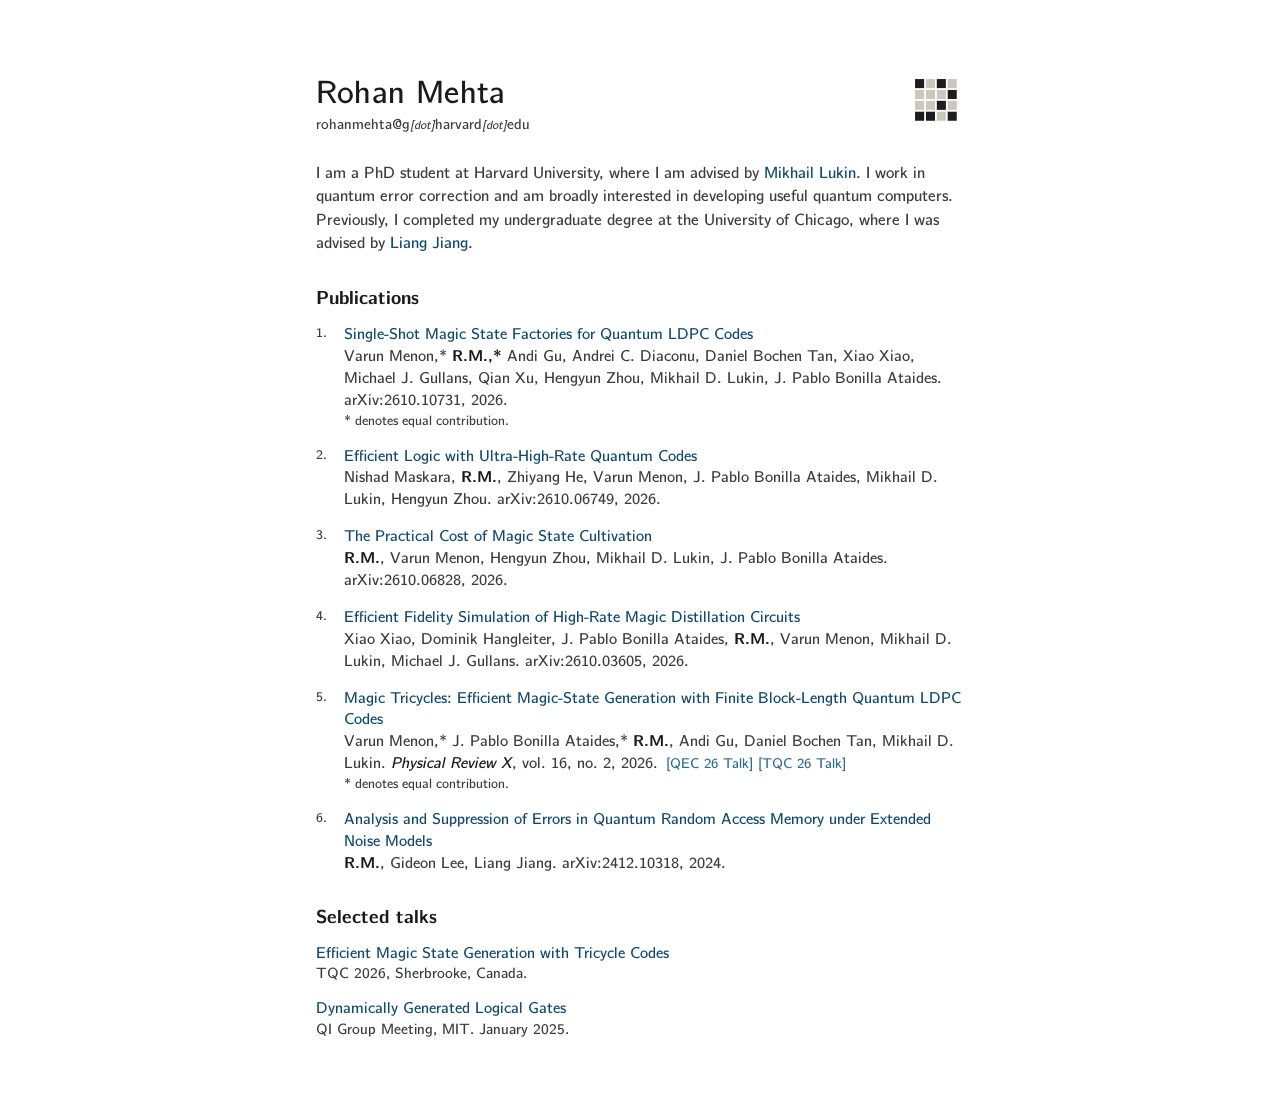
==== index.html @ e8d13456 "Research website Static single page generated by build.py in two Computer Modern typefaces, with pub" ====
<!DOCTYPE html>
<html lang="en">
<head>
  <meta charset="UTF-8">
  <meta name="viewport" content="width=device-width, initial-scale=1.0">
  <meta name="color-scheme" content="light only">
  <title>Rohan Mehta</title>
  <meta name="description" content="PhD student at Harvard University working in quantum error correction, advised by Mikhail Lukin.">
  <link rel="icon" href="favicon.ico?v=28e1d3a7" sizes="any">
  <link rel="icon" type="image/svg+xml" href="static/favicon.svg?v=28e1d3a7">
  <link rel="icon" type="image/png" sizes="32x32" href="static/favicon-32.png?v=28e1d3a7">
  <link rel="icon" type="image/png" sizes="16x16" href="static/favicon-16.png?v=28e1d3a7">
  <link rel="apple-touch-icon" sizes="180x180" href="static/apple-touch-icon.png?v=28e1d3a7">
  <link rel="preload" href="static/fonts/bright/400-normal.woff2" as="font" type="font/woff2" crossorigin>
  <link rel="stylesheet" href="style.css?v=b34bc622">
  <link rel="stylesheet" href="static/fonts/bright.css?v=e9e9e029">
  <!-- Typeface: CMU Bright SemiBold. Regenerate with: python3 build.py -->
  <!-- Uncomment to render LaTeX in titles:
  <script id="MathJax-script" async src="https://cdn.jsdelivr.net/npm/mathjax@3/es5/tex-mml-chtml.js"></script>
  -->
</head>
<body>
  <div class="container">

    <header>
      <div class="ident">
        <h1 class="name">Rohan Mehta</h1>
        <p class="email">rohanmehta@g<span class="dot">[dot]</span>harvard<span class="dot">[dot]</span>edu</p>
      </div>
      <img class="mark" src="static/favicon.svg?v=28e1d3a7"
           alt="Sparse parity-check matrix" width="64" height="64">
    </header>

    <section class="about">
      <p>I am a PhD student at Harvard University, where I am advised by <a href="https://lukin.physics.harvard.edu/" target="_blank" rel="noopener">Mikhail Lukin</a>. I work in quantum error correction and am broadly interested in developing useful quantum computers. Previously, I completed my undergraduate degree at the University of Chicago, where I was advised by <a href="https://pme.uchicago.edu/directory/liang-jiang" target="_blank" rel="noopener">Liang Jiang</a>.</p>
    </section>

    <section class="content">
      <div class="section-group">
        <h2>Publications</h2>
        <ol class="publications">
          <li>
            <div class="pub-title"><a href="https://arxiv.org/abs/2610.10731" target="_blank" rel="noopener">Single-Shot Magic State Factories for Quantum LDPC Codes</a></div>
            <div class="pub-rest">Varun Menon,* <strong>R.M.,*</strong> Andi Gu, Andrei C. Diaconu, Daniel Bochen Tan, Xiao Xiao, Michael J. Gullans, Qian Xu, Hengyun Zhou, Mikhail D. Lukin, J. Pablo Bonilla Ataides. arXiv:2610.10731, 2026.</div>
            <div class="eq">* denotes equal contribution.</div>
          </li>
          <li>
            <div class="pub-title"><a href="https://arxiv.org/abs/2610.06749" target="_blank" rel="noopener">Efficient Logic with Ultra-High-Rate Quantum Codes</a></div>
            <div class="pub-rest">Nishad Maskara, <strong>R.M.</strong>, Zhiyang He, Varun Menon, J. Pablo Bonilla Ataides, Mikhail D. Lukin, Hengyun Zhou. arXiv:2610.06749, 2026.</div>
          </li>
          <li>
            <div class="pub-title"><a href="https://arxiv.org/abs/2610.06828" target="_blank" rel="noopener">The Practical Cost of Magic State Cultivation</a></div>
            <div class="pub-rest"><strong>R.M.</strong>, Varun Menon, Hengyun Zhou, Mikhail D. Lukin, J. Pablo Bonilla Ataides. arXiv:2610.06828, 2026.</div>
          </li>
          <li>
            <div class="pub-title"><a href="https://arxiv.org/abs/2610.03605" target="_blank" rel="noopener">Efficient Fidelity Simulation of High-Rate Magic Distillation Circuits</a></div>
            <div class="pub-rest">Xiao Xiao, Dominik Hangleiter, J. Pablo Bonilla Ataides, <strong>R.M.</strong>, Varun Menon, Mikhail D. Lukin, Michael J. Gullans. arXiv:2610.03605, 2026.</div>
          </li>
          <li>
            <div class="pub-title"><a href="https://doi.org/10.1103/ghhp-cytl" target="_blank" rel="noopener">Magic Tricycles: Efficient Magic-State Generation with Finite Block-Length Quantum LDPC Codes</a></div>
            <div class="pub-rest">Varun Menon,* J. Pablo Bonilla Ataides,* <strong>R.M.</strong>, Andi Gu, Daniel Bochen Tan, Mikhail D. Lukin. <em>Physical Review X</em>, vol. 16, no. 2, 2026. <span class="note">[QEC 26 Talk] [TQC 26 Talk]</span></div>
            <div class="eq">* denotes equal contribution.</div>
          </li>
          <li>
            <div class="pub-title"><a href="https://arxiv.org/abs/2412.10318" target="_blank" rel="noopener">Analysis and Suppression of Errors in Quantum Random Access Memory under Extended Noise Models</a></div>
            <div class="pub-rest"><strong>R.M.</strong>, Gideon Lee, Liang Jiang. arXiv:2412.10318, 2024.</div>
          </li>
        </ol>

      </div>

      <div class="section-group">
        <h2>Selected talks</h2>
        <ul class="talks">
          <li>
            <div class="talk-title">Efficient Magic State Generation with Tricycle Codes</div>
            <div class="talk-venue">TQC 2026, Sherbrooke, Canada.</div>
          </li>
          <li>
            <div class="talk-title">Dynamically Generated Logical Gates</div>
            <div class="talk-venue">QI Group Meeting, MIT. January 2025.</div>
          </li>
        </ul>
      </div>
    </section>

  </div>
</body>
</html>
---- style.css ----
/* Shared layout. The font family and optical sizes come from
   static/fonts/<variant>.css, which each page loads AFTER this file so its
   values win. Regenerate the pages with: python3 build.py */

:root {
  color-scheme: light;
  --bg: #ffffff;
  --text: #1a1a1d;
  --text-secondary: #3b3c41;   /* body prose: contrast 10.4 on white */
  --accent: #2b6a94;   /* talk notes, hovers: contrast 6.0 */
  --link: #0f4a6e;     /* Prussian blue, deepened: contrast 9.6 */
  /* Fallbacks only; the variant stylesheet overrides all four. */
  --body-font: Georgia, 'Times New Roman', serif;
  --body-size: 18px;
  --name-size: 33px;
  --line: 1.42;
  --text-stroke: 0;
}

* { margin: 0; padding: 0; box-sizing: border-box; }

body {
  font-family: var(--body-font);
  font-size: var(--body-size);
  line-height: var(--line);
  color: var(--text);
  background-color: var(--bg);
  min-height: 100vh;
  display: flex;
  justify-content: center;
  align-items: flex-start;
  padding: 20px;
  -webkit-font-smoothing: antialiased;
  text-rendering: optimizeLegibility;
  font-kerning: normal;
  /* Zero for most faces; CMU Concrete uses a fraction of a pixel. */
  -webkit-text-stroke: var(--text-stroke) currentColor;
}

.container {
  max-width: 720px;
  width: 100%;
  padding: 56px 36px 48px;
  text-align: left;
}

/* ---------- Header ---------- */
header {
  margin-bottom: 26px;
  display: flex;
  align-items: flex-start;
  justify-content: space-between;
  gap: 24px;
}
.ident { min-width: 0; }
/* Lifted above the name's line box. Centring put its top at roughly the same
   height as the name's, which read as sitting low next to a two-line block. */
.mark { display: block; width: 58px; height: 58px; flex: 0 0 auto; margin-top: -6px; }

.name {
  font-size: var(--name-size);
  font-weight: 400;
  line-height: 1.1;
  letter-spacing: .2px;
  margin-bottom: 3px;
}

.email { font-size: .86em; color: var(--text-secondary); }
.email .dot { font-size: .82em; font-style: italic; }

/* ---------- About ---------- */
.about { margin-bottom: 32px; max-width: 660px; }
.about p { color: var(--text-secondary); font-size: .95em; }
.about a { color: var(--link); text-decoration: none; transition: color .2s ease; }
.about a:hover { color: var(--accent); text-decoration: underline; text-underline-offset: 2px; }

/* ---------- Sections ---------- */
.content { display: flex; flex-direction: column; gap: 30px; }
.section-group h2 { font-size: 1.1em; font-weight: 700; margin-bottom: 11px; }

/* ---------- Publications ---------- */
.publications { counter-reset: pub-counter; list-style: none; }
.publications li {
  counter-increment: pub-counter;
  position: relative;
  padding-left: 28px;
  margin-bottom: 15px;
  font-size: .92em;
  line-height: 1.45;
  color: var(--text-secondary);
}
.publications li:last-child { margin-bottom: 0; }
.publications li::before {
  content: counter(pub-counter) ".";
  position: absolute;
  left: 0;
  color: var(--text-secondary);
  font-size: .85em;
}
/* Block layout: title leads, then authors, then venue. Tight inside an entry,
   looser between entries, so each paper reads as one unit. */
.publications li > div { line-height: 1.4; }
.pub-title { color: var(--link); }
.pub-title a { color: var(--link); }
.pub-authors { color: var(--text-secondary); }
.pub-venue { color: var(--text-secondary); font-size: .95em; }
/* Hybrid layout: authors and venue share the second line onward. */
.pub-rest { color: var(--text-secondary); }

.publications strong { color: var(--text); font-weight: 700; }
.publications em { font-style: italic; color: var(--text); }
/* Unlinked titles (papers with no URL yet) match the colour of linked ones. */
.publications .title { color: var(--link); }
.publications a { color: var(--link); text-decoration: none; transition: color .2s ease; }
.publications a:hover { color: var(--accent); text-decoration: underline; text-underline-offset: 2px; }
.publications .note { display: inline-block; margin-left: 3px; font-size: .9em; color: var(--accent); }
/* Equal-contribution note, sits on its own line under the entry it applies to. */
.publications .eq { display: block; font-size: .86em; color: var(--text-secondary); line-height: 1.4; }

.footnote { margin-top: 12px; font-size: .82em; color: var(--text-secondary); }

/* ---------- Talks ---------- */
/* No numbering, so the section reads as a different kind of list from the papers. */
.talks { list-style: none; }
.talks li {
  margin-bottom: 13px;
  font-size: .92em;
  line-height: 1.45;
  color: var(--text-secondary);
}
.talks li:last-child { margin-bottom: 0; }
.talks .title { color: var(--link); }
.talk-title { color: var(--link); line-height: 1.4; }
.talk-venue { color: var(--text-secondary); font-size: .95em; line-height: 1.4; }

/* ---------- Variant switcher (set SHOW_SWITCHER = False in build.py to remove) ---------- */
.switcher {
  margin-top: 36px;
  padding-top: 12px;
  border-top: 1px solid #d9d9dd;
  display: flex;
  gap: 14px;
  align-items: baseline;
  flex-wrap: wrap;
  font-size: .78em;
  color: #6b6c71;
}
.switcher a { color: var(--text-secondary); text-decoration: none; }
.switcher a:hover { color: var(--accent); text-decoration: underline; text-underline-offset: 2px; }
.switcher a.here { color: var(--accent); }

/* ---------- Responsive ---------- */
@media (max-width: 768px) {
  .container { padding: 36px 20px 40px; }
  .name { font-size: calc(var(--name-size) * .88); }
  .publications li { padding-left: 24px; }
}
@media (max-width: 480px) {
  body { padding: 8px; }
  .container { padding: 28px 15px 32px; }
  .name { font-size: calc(var(--name-size) * .8); }
  .mark { width: 44px; height: 44px; }
  header { margin-bottom: 22px; gap: 14px; }
  .about { margin-bottom: 26px; }
}
---- static/fonts/bright.css ----
/* CMU Bright - generated by build.py, do not edit by hand */
@font-face {
  font-family: 'CMU Bright';
  src: url('bright/400-normal.woff2') format('woff2');
  font-weight: 400; font-style: normal; font-display: swap;
}
@font-face {
  font-family: 'CMU Bright';
  src: url('bright/400-italic.woff2') format('woff2');
  font-weight: 400; font-style: italic; font-display: swap;
}
@font-face {
  font-family: 'CMU Bright';
  src: url('bright/700-normal.woff2') format('woff2');
  font-weight: 700; font-style: normal; font-display: swap;
}
@font-face {
  font-family: 'CMU Bright';
  src: url('bright/700-italic.woff2') format('woff2');
  font-weight: 700; font-style: italic; font-display: swap;
}
:root {
  --body-font: 'CMU Bright', sans-serif;
  --body-size: 17px;
  --name-size: 32px;
  --line: 1.44;
  --text-stroke: 0;
}
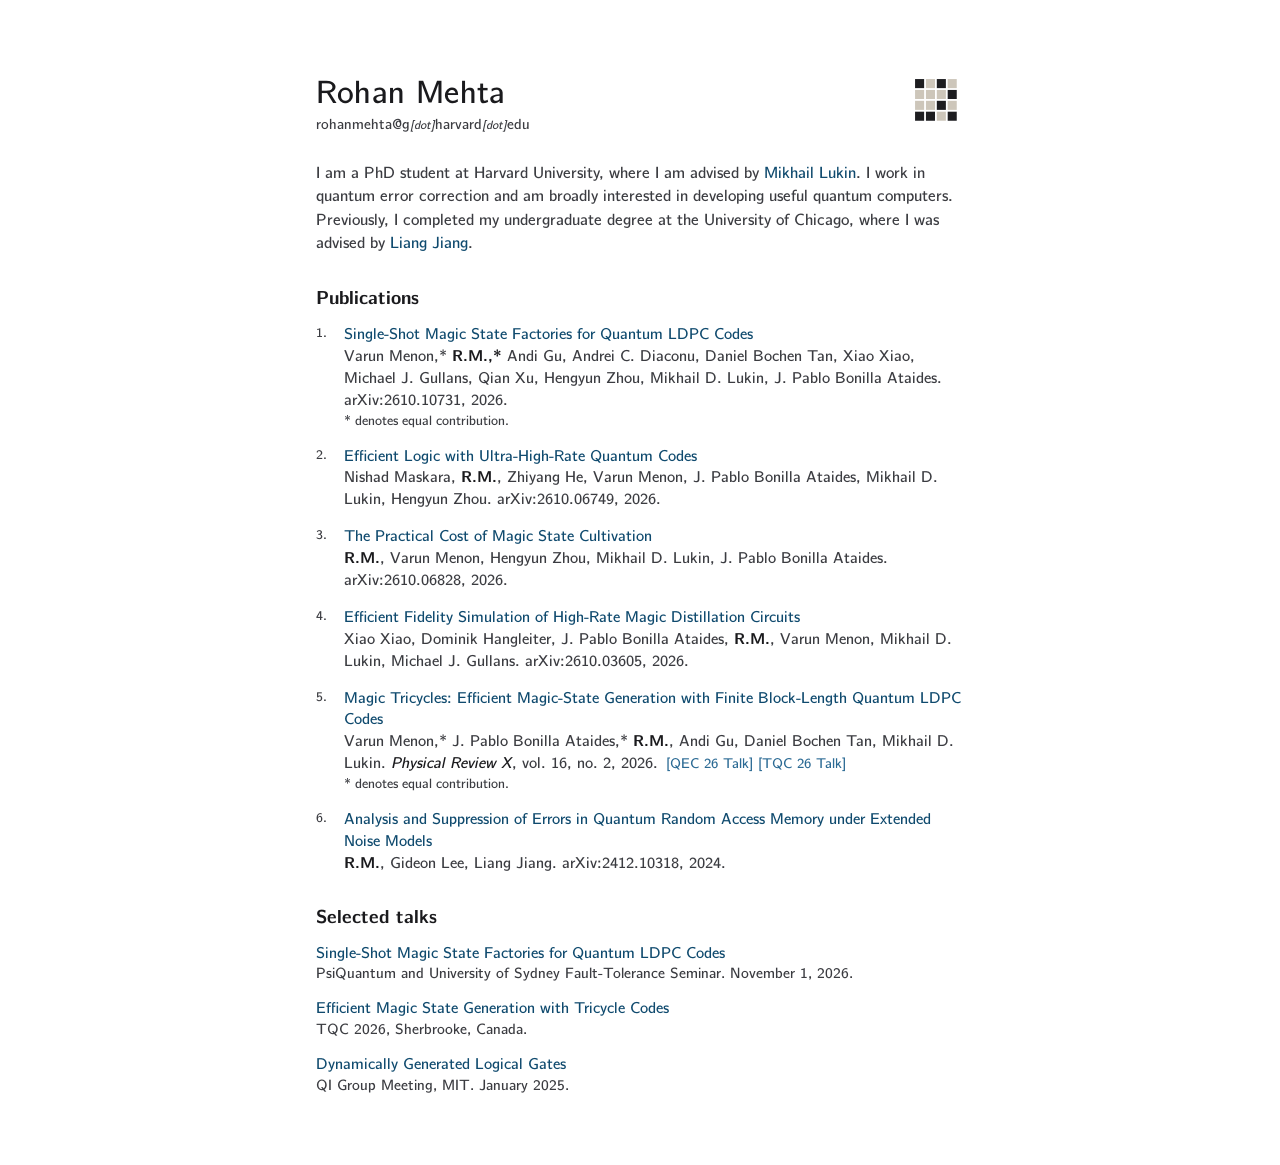
==== commit c61600d9: "Add Sydney fault-tolerance seminar talk Co-Authored-By: Claude Fable 5.1 <noreply@anthropic.com>" ====
--- a/index.html
+++ b/index.html
@@ -73,6 +73,10 @@
         <h2>Selected talks</h2>
         <ul class="talks">
           <li>
+            <div class="talk-title">Single-Shot Magic State Factories for Quantum LDPC Codes</div>
+            <div class="talk-venue">PsiQuantum and University of Sydney Fault-Tolerance Seminar. November 1, 2026.</div>
+          </li>
+          <li>
             <div class="talk-title">Efficient Magic State Generation with Tricycle Codes</div>
             <div class="talk-venue">TQC 2026, Sherbrooke, Canada.</div>
           </li>
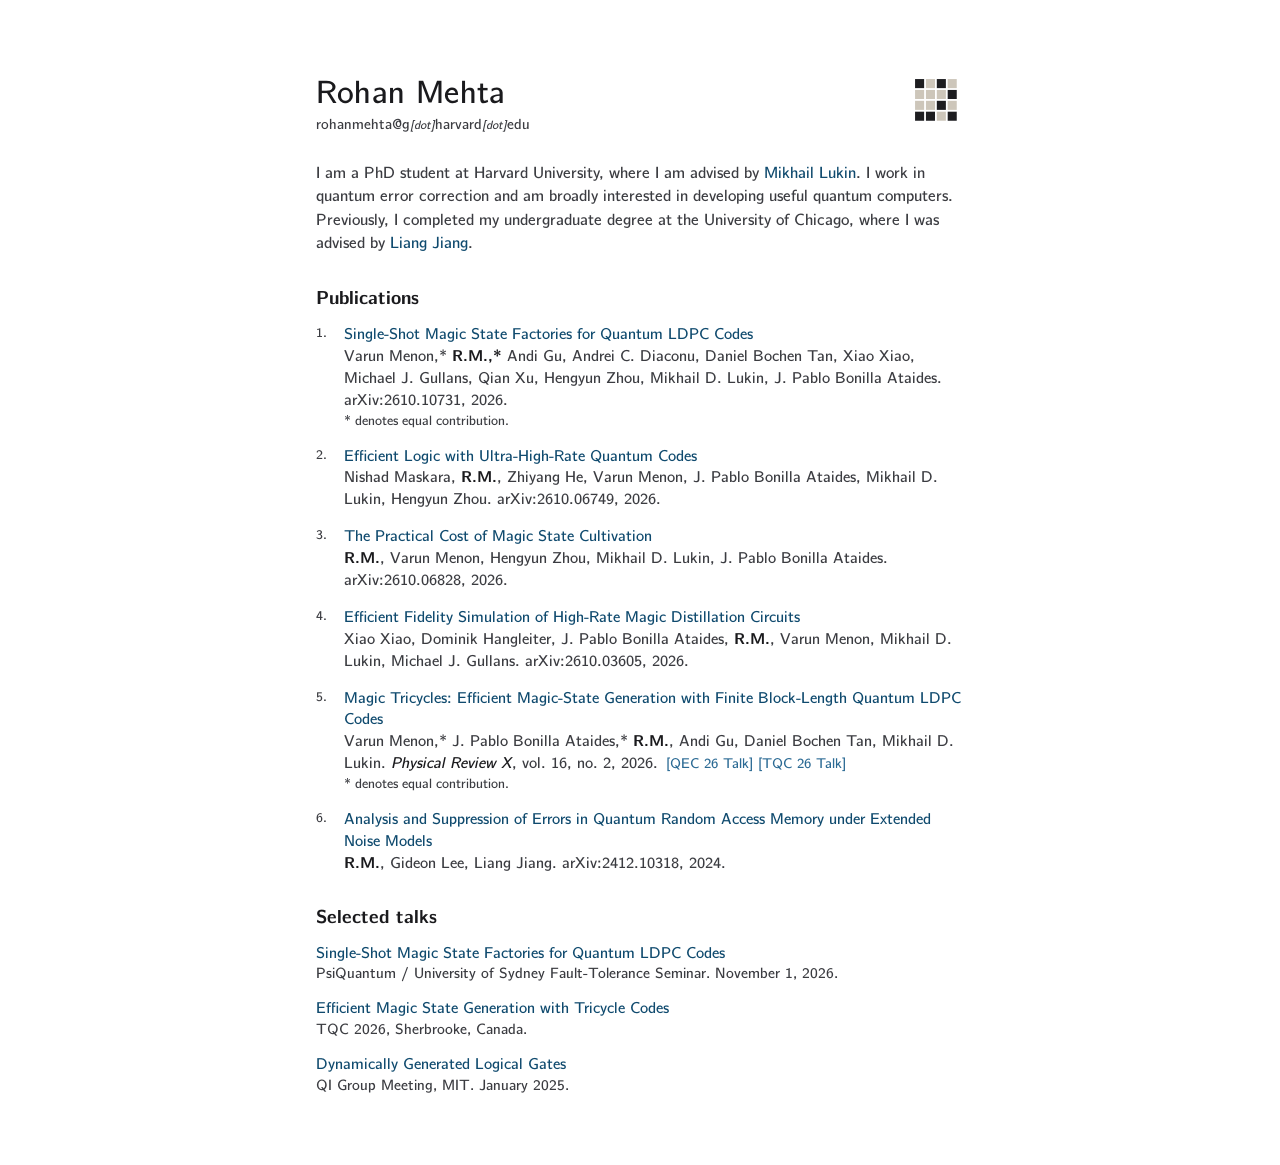
==== commit 8c691e3b: "Seminar venue: PsiQuantum / University of Sydney Co-Authored-By: Claude Fable 5.1 <noreply@anthropic" ====
--- a/index.html
+++ b/index.html
@@ -74,7 +74,7 @@
         <ul class="talks">
           <li>
             <div class="talk-title">Single-Shot Magic State Factories for Quantum LDPC Codes</div>
-            <div class="talk-venue">PsiQuantum and University of Sydney Fault-Tolerance Seminar. November 1, 2026.</div>
+            <div class="talk-venue">PsiQuantum / University of Sydney Fault-Tolerance Seminar. November 1, 2026.</div>
           </li>
           <li>
             <div class="talk-title">Efficient Magic State Generation with Tricycle Codes</div>
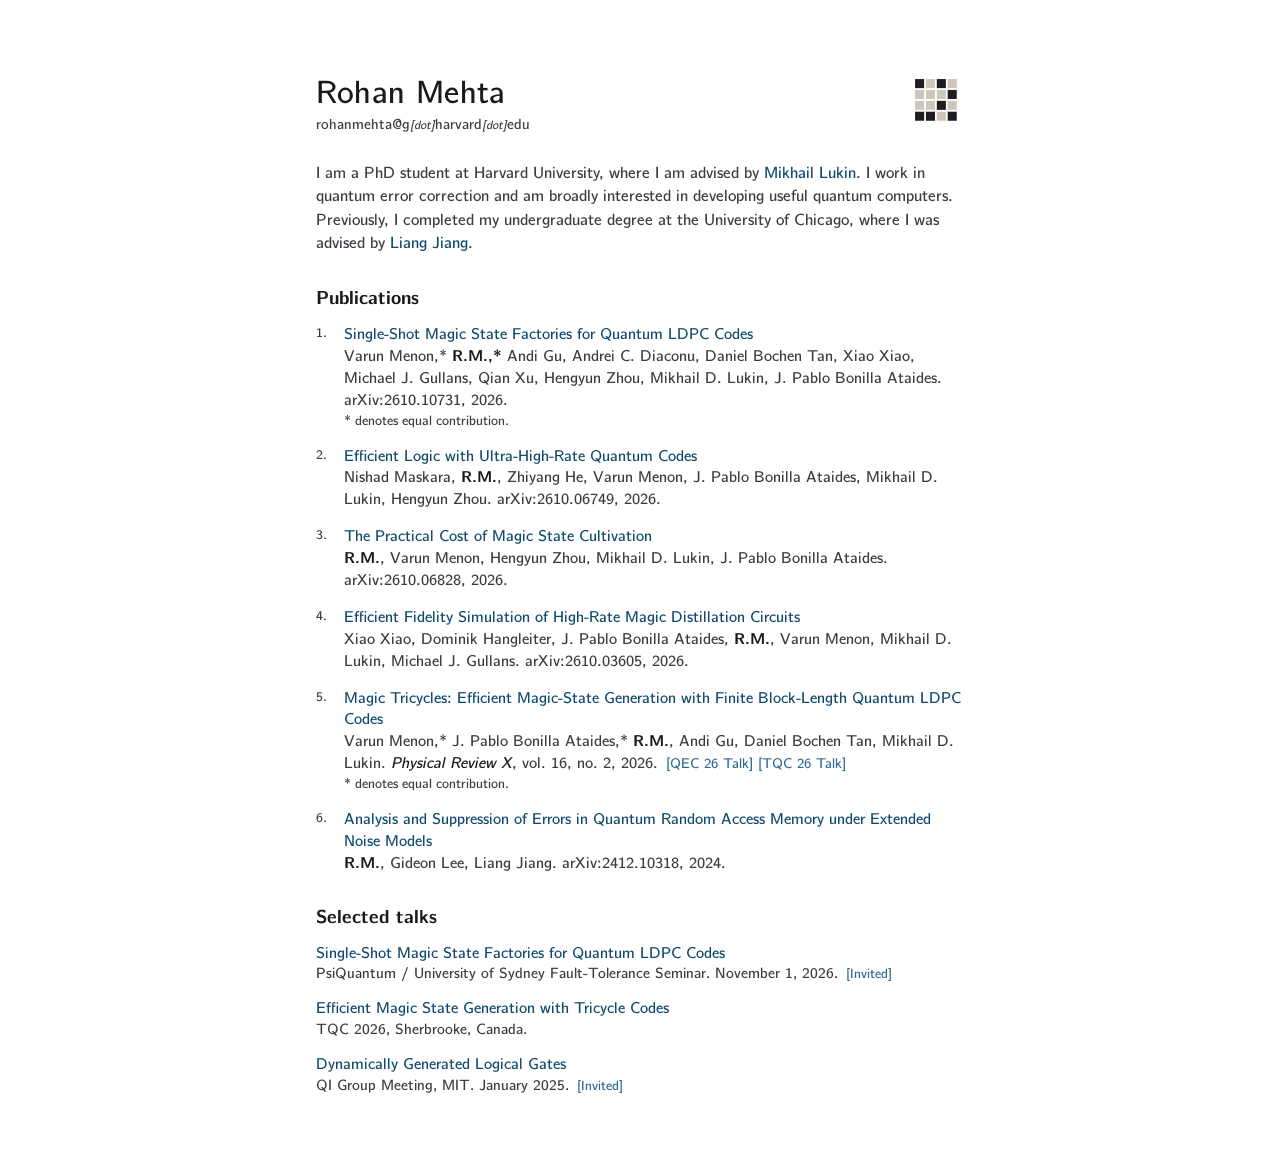
==== commit 526915b9: "Mark the MIT and PsiQuantum/Sydney talks as invited" ====
--- a/index.html
+++ b/index.html
@@ -4,20 +4,309 @@
   <meta charset="UTF-8">
   <meta name="viewport" content="width=device-width, initial-scale=1.0">
   <meta name="color-scheme" content="light only">
-  <title>Rohan Mehta</title>
-  <meta name="description" content="PhD student at Harvard University working in quantum error correction, advised by Mikhail Lukin.">
+  <title>Rohan Mehta – Quantum Error Correction, Harvard University</title>
+  <meta name="description" content="Rohan Mehta, PhD student at Harvard University advised by Mikhail Lukin. Quantum error correction, quantum LDPC codes, magic state factories, fault tolerance.">
+  <meta name="author" content="Rohan Mehta">
+  <meta name="robots" content="index, follow, max-image-preview:large">
+  <meta name="theme-color" content="#ffffff">
+  <link rel="canonical" href="https://rohanmehtagithub.github.io/">
+  <meta property="og:type" content="profile">
+  <meta property="profile:first_name" content="Rohan">
+  <meta property="profile:last_name" content="Mehta">
+  <meta property="og:title" content="Rohan Mehta – Quantum Error Correction, Harvard University">
+  <meta property="og:description" content="Rohan Mehta, PhD student at Harvard University advised by Mikhail Lukin. Quantum error correction, quantum LDPC codes, magic state factories, fault tolerance.">
+  <meta property="og:url" content="https://rohanmehtagithub.github.io/">
+  <meta property="og:site_name" content="Rohan Mehta">
+  <meta property="og:locale" content="en_US">
+  <meta property="og:image" content="https://rohanmehtagithub.github.io/static/og-image.png?v=d29fa609">
+  <meta property="og:image:type" content="image/png">
+  <meta property="og:image:width" content="1200">
+  <meta property="og:image:height" content="630">
+  <meta property="og:image:alt" content="Rohan Mehta, quantum error correction, Harvard University">
+  <meta name="twitter:card" content="summary_large_image">
+  <meta name="twitter:title" content="Rohan Mehta – Quantum Error Correction, Harvard University">
+  <meta name="twitter:description" content="Rohan Mehta, PhD student at Harvard University advised by Mikhail Lukin. Quantum error correction, quantum LDPC codes, magic state factories, fault tolerance.">
+  <meta name="twitter:image" content="https://rohanmehtagithub.github.io/static/og-image.png?v=d29fa609">
   <link rel="icon" href="favicon.ico?v=28e1d3a7" sizes="any">
   <link rel="icon" type="image/svg+xml" href="static/favicon.svg?v=28e1d3a7">
   <link rel="icon" type="image/png" sizes="32x32" href="static/favicon-32.png?v=28e1d3a7">
   <link rel="icon" type="image/png" sizes="16x16" href="static/favicon-16.png?v=28e1d3a7">
   <link rel="apple-touch-icon" sizes="180x180" href="static/apple-touch-icon.png?v=28e1d3a7">
   <link rel="preload" href="static/fonts/bright/400-normal.woff2" as="font" type="font/woff2" crossorigin>
-  <link rel="stylesheet" href="style.css?v=b34bc622">
+  <link rel="stylesheet" href="style.css?v=e73cf2c9">
   <link rel="stylesheet" href="static/fonts/bright.css?v=e9e9e029">
   <!-- Typeface: CMU Bright SemiBold. Regenerate with: python3 build.py -->
   <!-- Uncomment to render LaTeX in titles:
   <script id="MathJax-script" async src="https://cdn.jsdelivr.net/npm/mathjax@3/es5/tex-mml-chtml.js"></script>
   -->
+  <script type="application/ld+json">
+{
+  "@context": "https://schema.org",
+  "@graph": [
+    {
+      "@type": "ProfilePage",
+      "@id": "https://rohanmehtagithub.github.io/",
+      "url": "https://rohanmehtagithub.github.io/",
+      "name": "Rohan Mehta – Quantum Error Correction, Harvard University",
+      "description": "Rohan Mehta, PhD student at Harvard University advised by Mikhail Lukin. Quantum error correction, quantum LDPC codes, magic state factories, fault tolerance.",
+      "inLanguage": "en",
+      "mainEntity": {
+        "@type": "Person",
+        "@id": "https://rohanmehtagithub.github.io/#person",
+        "name": "Rohan Mehta",
+        "givenName": "Rohan",
+        "familyName": "Mehta",
+        "url": "https://rohanmehtagithub.github.io/",
+        "image": "https://rohanmehtagithub.github.io/static/og-image.png?v=d29fa609",
+        "jobTitle": "PhD student",
+        "description": "Rohan Mehta, PhD student at Harvard University advised by Mikhail Lukin. Quantum error correction, quantum LDPC codes, magic state factories, fault tolerance.",
+        "affiliation": {
+          "@type": "CollegeOrUniversity",
+          "name": "Harvard University",
+          "url": "https://www.harvard.edu/"
+        },
+        "alumniOf": {
+          "@type": "CollegeOrUniversity",
+          "name": "University of Chicago",
+          "url": "https://www.uchicago.edu/"
+        },
+        "knowsAbout": [
+          "Quantum error correction",
+          "Quantum LDPC codes",
+          "Fault-tolerant quantum computation",
+          "Magic state distillation"
+        ]
+      }
+    },
+    {
+      "@type": "ScholarlyArticle",
+      "headline": "Single-Shot Magic State Factories for Quantum LDPC Codes",
+      "author": [
+        {
+          "@type": "Person",
+          "name": "Varun Menon"
+        },
+        {
+          "@id": "https://rohanmehtagithub.github.io/#person",
+          "@type": "Person",
+          "name": "Rohan Mehta"
+        },
+        {
+          "@type": "Person",
+          "name": "Andi Gu"
+        },
+        {
+          "@type": "Person",
+          "name": "Andrei C. Diaconu"
+        },
+        {
+          "@type": "Person",
+          "name": "Daniel Bochen Tan"
+        },
+        {
+          "@type": "Person",
+          "name": "Xiao Xiao"
+        },
+        {
+          "@type": "Person",
+          "name": "Michael J. Gullans"
+        },
+        {
+          "@type": "Person",
+          "name": "Qian Xu"
+        },
+        {
+          "@type": "Person",
+          "name": "Hengyun Zhou"
+        },
+        {
+          "@type": "Person",
+          "name": "Mikhail D. Lukin"
+        },
+        {
+          "@type": "Person",
+          "name": "J. Pablo Bonilla Ataides"
+        }
+      ],
+      "url": "https://arxiv.org/abs/2610.10731",
+      "datePublished": "2026",
+      "identifier": "arXiv:2610.10731",
+      "sameAs": "https://arxiv.org/abs/2610.10731"
+    },
+    {
+      "@type": "ScholarlyArticle",
+      "headline": "Efficient Logic with Ultra-High-Rate Quantum Codes",
+      "author": [
+        {
+          "@type": "Person",
+          "name": "Nishad Maskara"
+        },
+        {
+          "@id": "https://rohanmehtagithub.github.io/#person",
+          "@type": "Person",
+          "name": "Rohan Mehta"
+        },
+        {
+          "@type": "Person",
+          "name": "Zhiyang He"
+        },
+        {
+          "@type": "Person",
+          "name": "Varun Menon"
+        },
+        {
+          "@type": "Person",
+          "name": "J. Pablo Bonilla Ataides"
+        },
+        {
+          "@type": "Person",
+          "name": "Mikhail D. Lukin"
+        },
+        {
+          "@type": "Person",
+          "name": "Hengyun Zhou"
+        }
+      ],
+      "url": "https://arxiv.org/abs/2610.06749",
+      "datePublished": "2026",
+      "identifier": "arXiv:2610.06749",
+      "sameAs": "https://arxiv.org/abs/2610.06749"
+    },
+    {
+      "@type": "ScholarlyArticle",
+      "headline": "The Practical Cost of Magic State Cultivation",
+      "author": [
+        {
+          "@id": "https://rohanmehtagithub.github.io/#person",
+          "@type": "Person",
+          "name": "Rohan Mehta"
+        },
+        {
+          "@type": "Person",
+          "name": "Varun Menon"
+        },
+        {
+          "@type": "Person",
+          "name": "Hengyun Zhou"
+        },
+        {
+          "@type": "Person",
+          "name": "Mikhail D. Lukin"
+        },
+        {
+          "@type": "Person",
+          "name": "J. Pablo Bonilla Ataides"
+        }
+      ],
+      "url": "https://arxiv.org/abs/2610.06828",
+      "datePublished": "2026",
+      "identifier": "arXiv:2610.06828",
+      "sameAs": "https://arxiv.org/abs/2610.06828"
+    },
+    {
+      "@type": "ScholarlyArticle",
+      "headline": "Efficient Fidelity Simulation of High-Rate Magic Distillation Circuits",
+      "author": [
+        {
+          "@type": "Person",
+          "name": "Xiao Xiao"
+        },
+        {
+          "@type": "Person",
+          "name": "Dominik Hangleiter"
+        },
+        {
+          "@type": "Person",
+          "name": "J. Pablo Bonilla Ataides"
+        },
+        {
+          "@id": "https://rohanmehtagithub.github.io/#person",
+          "@type": "Person",
+          "name": "Rohan Mehta"
+        },
+        {
+          "@type": "Person",
+          "name": "Varun Menon"
+        },
+        {
+          "@type": "Person",
+          "name": "Mikhail D. Lukin"
+        },
+        {
+          "@type": "Person",
+          "name": "Michael J. Gullans"
+        }
+      ],
+      "url": "https://arxiv.org/abs/2610.03605",
+      "datePublished": "2026",
+      "identifier": "arXiv:2610.03605",
+      "sameAs": "https://arxiv.org/abs/2610.03605"
+    },
+    {
+      "@type": "ScholarlyArticle",
+      "headline": "Magic Tricycles: Efficient Magic-State Generation with Finite Block-Length Quantum LDPC Codes",
+      "author": [
+        {
+          "@type": "Person",
+          "name": "Varun Menon"
+        },
+        {
+          "@type": "Person",
+          "name": "J. Pablo Bonilla Ataides"
+        },
+        {
+          "@id": "https://rohanmehtagithub.github.io/#person",
+          "@type": "Person",
+          "name": "Rohan Mehta"
+        },
+        {
+          "@type": "Person",
+          "name": "Andi Gu"
+        },
+        {
+          "@type": "Person",
+          "name": "Daniel Bochen Tan"
+        },
+        {
+          "@type": "Person",
+          "name": "Mikhail D. Lukin"
+        }
+      ],
+      "url": "https://doi.org/10.1103/ghhp-cytl",
+      "datePublished": "2026",
+      "identifier": "doi:10.1103/ghhp-cytl",
+      "sameAs": "https://doi.org/10.1103/ghhp-cytl",
+      "isPartOf": {
+        "@type": "Periodical",
+        "name": "Physical Review X"
+      }
+    },
+    {
+      "@type": "ScholarlyArticle",
+      "headline": "Analysis and Suppression of Errors in Quantum Random Access Memory under Extended Noise Models",
+      "author": [
+        {
+          "@id": "https://rohanmehtagithub.github.io/#person",
+          "@type": "Person",
+          "name": "Rohan Mehta"
+        },
+        {
+          "@type": "Person",
+          "name": "Gideon Lee"
+        },
+        {
+          "@type": "Person",
+          "name": "Liang Jiang"
+        }
+      ],
+      "url": "https://arxiv.org/abs/2412.10318",
+      "datePublished": "2024",
+      "identifier": "arXiv:2412.10318",
+      "sameAs": "https://arxiv.org/abs/2412.10318"
+    }
+  ]
+}
+  </script>
 </head>
 <body>
   <div class="container">
@@ -31,12 +320,13 @@
            alt="Sparse parity-check matrix" width="64" height="64">
     </header>
 
+    <main>
     <section class="about">
       <p>I am a PhD student at Harvard University, where I am advised by <a href="https://lukin.physics.harvard.edu/" target="_blank" rel="noopener">Mikhail Lukin</a>. I work in quantum error correction and am broadly interested in developing useful quantum computers. Previously, I completed my undergraduate degree at the University of Chicago, where I was advised by <a href="https://pme.uchicago.edu/directory/liang-jiang" target="_blank" rel="noopener">Liang Jiang</a>.</p>
     </section>
 
     <section class="content">
-      <div class="section-group">
+      <div class="section-group" id="publications">
         <h2>Publications</h2>
         <ol class="publications">
           <li>
@@ -69,12 +359,12 @@
 
       </div>
 
-      <div class="section-group">
+      <div class="section-group" id="talks">
         <h2>Selected talks</h2>
         <ul class="talks">
           <li>
             <div class="talk-title">Single-Shot Magic State Factories for Quantum LDPC Codes</div>
-            <div class="talk-venue">PsiQuantum / University of Sydney Fault-Tolerance Seminar. November 1, 2026.</div>
+            <div class="talk-venue">PsiQuantum / University of Sydney Fault-Tolerance Seminar. November 1, 2026. <span class="note">[Invited]</span></div>
           </li>
           <li>
             <div class="talk-title">Efficient Magic State Generation with Tricycle Codes</div>
@@ -82,11 +372,12 @@
           </li>
           <li>
             <div class="talk-title">Dynamically Generated Logical Gates</div>
-            <div class="talk-venue">QI Group Meeting, MIT. January 2025.</div>
+            <div class="talk-venue">QI Group Meeting, MIT. January 2025. <span class="note">[Invited]</span></div>
           </li>
         </ul>
       </div>
     </section>
+    </main>
 
   </div>
 </body>
--- a/style.css
+++ b/style.css
@@ -113,7 +113,7 @@
 .publications .title { color: var(--link); }
 .publications a { color: var(--link); text-decoration: none; transition: color .2s ease; }
 .publications a:hover { color: var(--accent); text-decoration: underline; text-underline-offset: 2px; }
-.publications .note { display: inline-block; margin-left: 3px; font-size: .9em; color: var(--accent); }
+.publications .note, .talks .note { display: inline-block; margin-left: 3px; font-size: .9em; color: var(--accent); }
 /* Equal-contribution note, sits on its own line under the entry it applies to. */
 .publications .eq { display: block; font-size: .86em; color: var(--text-secondary); line-height: 1.4; }
 
